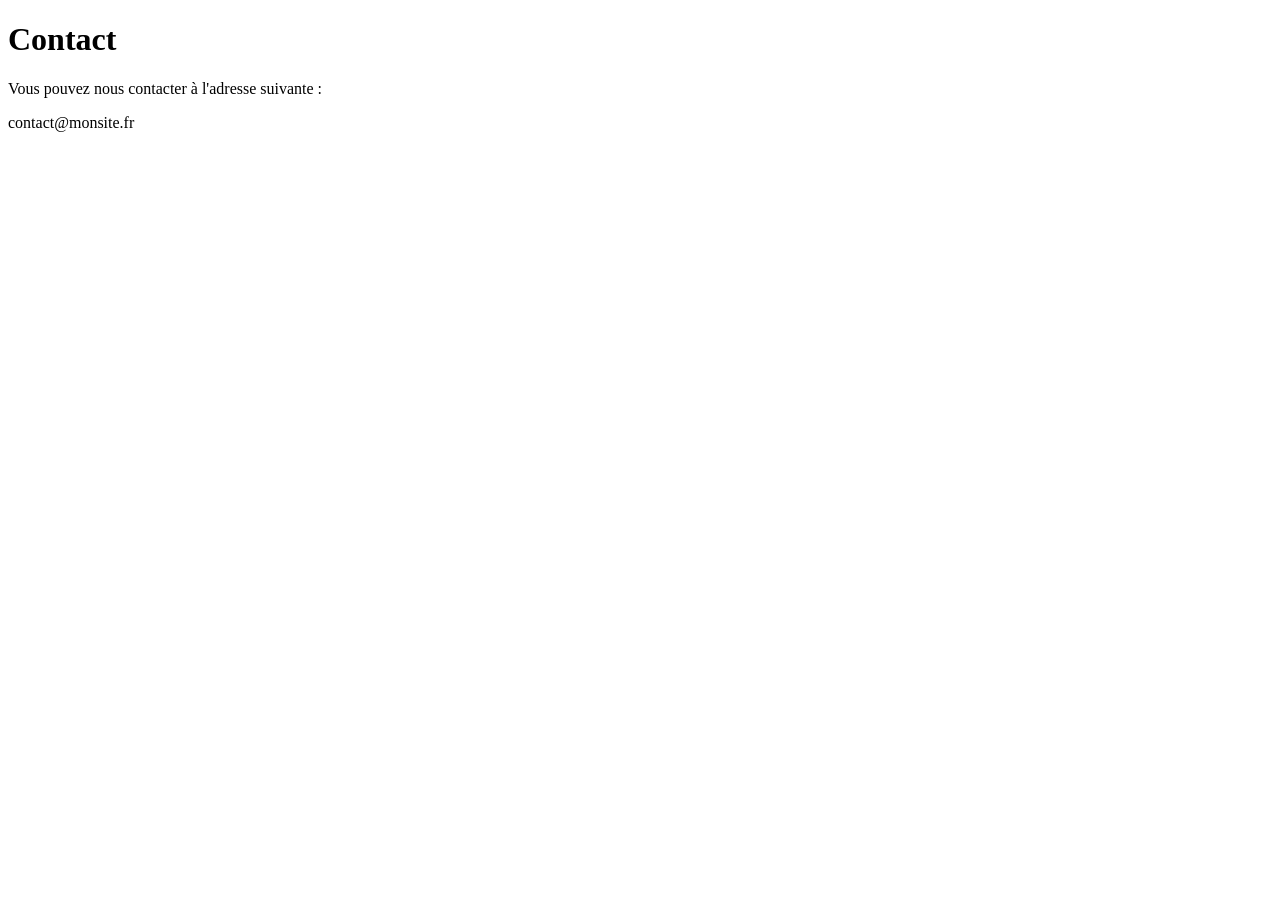
==== contact.html @ e337aaf8 "ajout de ma page contact" ====
<!DOCTYPE html>
<html lang="fr">
<head>
    <meta charset="UTF-8">
    <title>Contact</title>
</head>
<body>
    <h1>Contact</h1>

    <p>Vous pouvez nous contacter à l'adresse suivante :</p>
    <p>contact@monsite.fr</p>
</body>
</html>
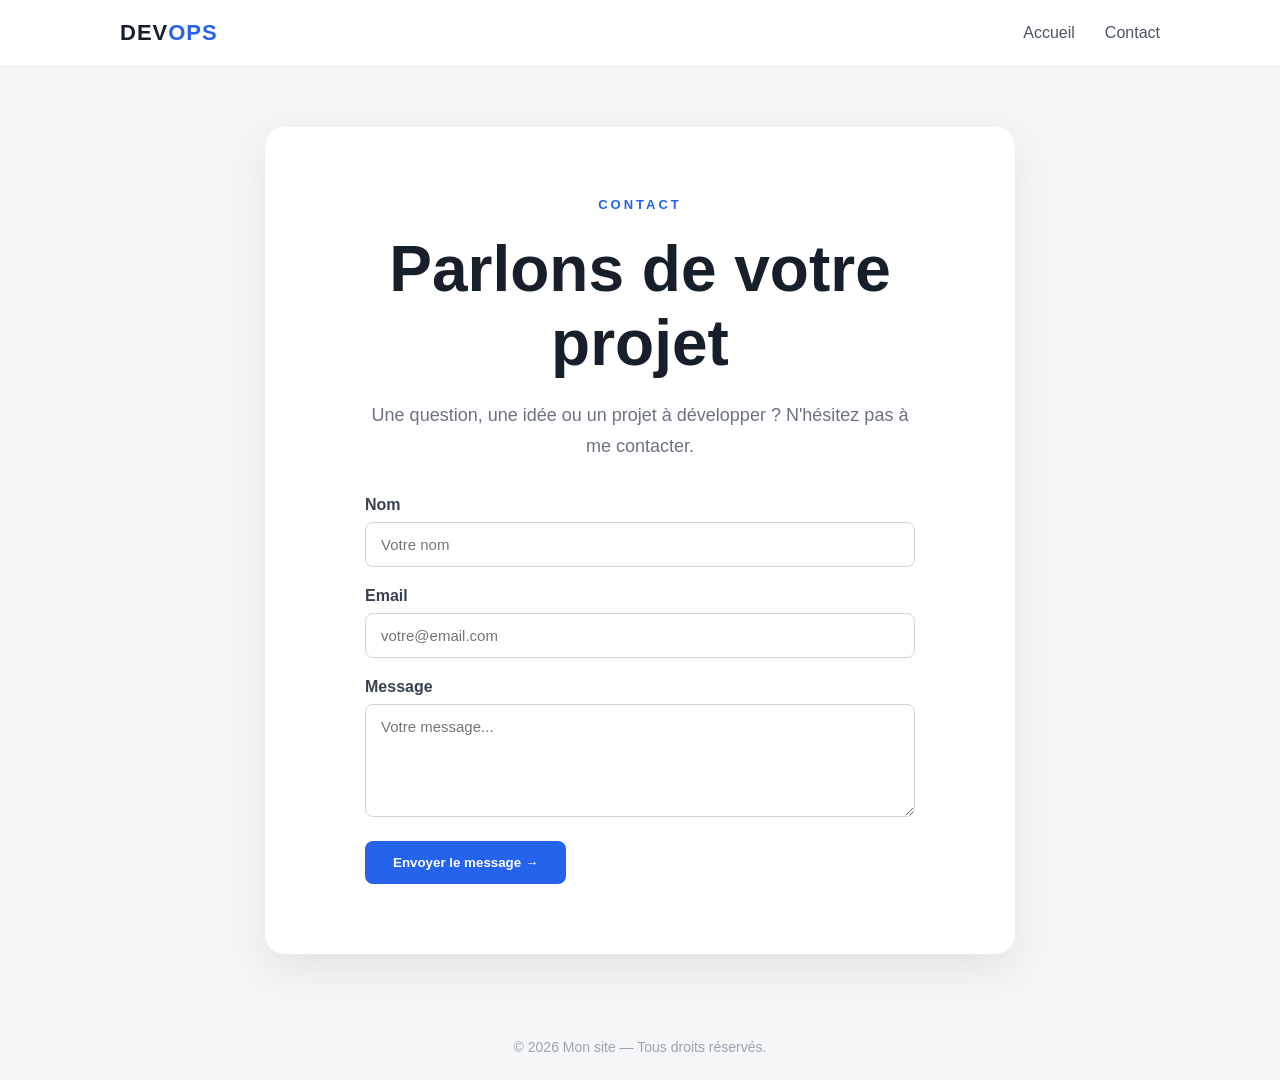
==== commit 6dc5f512: "dernière modifs avant td2" ====
--- a/contact.html
+++ b/contact.html
@@ -2,12 +2,66 @@
 <html lang="fr">
 <head>
     <meta charset="UTF-8">
-    <title>Contact</title>
+    <meta name="viewport" content="width=device-width, initial-scale=1.0">
+    <title>Contact — Mon site</title>
+    <link rel="stylesheet" href="ligne.css">
 </head>
+
 <body>
-    <h1>Contact</h1>
 
-    <p>Vous pouvez nous contacter à l'adresse suivante :</p>
-    <p>contact@monsite.fr</p>
+    <header>
+        <nav class="navbar">
+            <div class="logo">DEV<span>OPS</span></div>
+
+            <div class="menu">
+                <a href="index.html">Accueil</a>
+                <a href="contact.html">Contact</a>
+            </div>
+        </nav>
+    </header>
+
+    <main>
+        <section class="hero">
+
+            <p class="surtitle">CONTACT</p>
+
+            <h1>Parlons de votre projet</h1>
+
+            <p class="description">
+                Une question, une idée ou un projet à développer ?
+                N'hésitez pas à me contacter.
+            </p>
+
+            <form class="contact-form">
+
+                <div class="form-group">
+                    <label for="name">Nom</label>
+                    <input type="text" id="name" name="name" placeholder="Votre nom">
+                </div>
+
+                <div class="form-group">
+                    <label for="email">Email</label>
+                    <input type="email" id="email" name="email" placeholder="votre@email.com">
+                </div>
+
+                <div class="form-group">
+                    <label for="message">Message</label>
+                    <textarea id="message" name="message" rows="5"
+                        placeholder="Votre message..."></textarea>
+                </div>
+
+                <button type="submit" class="button">
+                    Envoyer le message →
+                </button>
+
+            </form>
+
+        </section>
+    </main>
+
+    <footer>
+        <p>© 2026 Mon site — Tous droits réservés.</p>
+    </footer>
+
 </body>
 </html>
--- a/ligne.css
+++ b/ligne.css
@@ -0,0 +1,209 @@
+/* ==============================
+   RESET
+   ============================== */
+
+* {
+    margin: 0;
+    padding: 0;
+    box-sizing: border-box;
+}
+
+body {
+    font-family: Arial, Helvetica, sans-serif;
+    background: #f4f6f8;
+    color: #17202a;
+    min-height: 100vh;
+    display: flex;
+    flex-direction: column;
+}
+
+
+/* ==============================
+   NAVIGATION
+   ============================== */
+
+header {
+    background: #ffffff;
+    border-bottom: 1px solid #e5e7eb;
+}
+
+.navbar {
+    max-width: 1100px;
+    margin: auto;
+    padding: 20px 30px;
+
+    display: flex;
+    justify-content: space-between;
+    align-items: center;
+}
+
+.logo {
+    font-size: 22px;
+    font-weight: 800;
+    letter-spacing: 1px;
+}
+
+.logo span {
+    color: #2563eb;
+}
+
+.menu {
+    display: flex;
+    gap: 30px;
+}
+
+.menu a {
+    color: #4b5563;
+    text-decoration: none;
+    font-weight: 500;
+    transition: 0.2s;
+}
+
+.menu a:hover {
+    color: #2563eb;
+}
+
+
+/* ==============================
+   SECTION PRINCIPALE
+   ============================== */
+
+main {
+    flex: 1;
+
+    display: flex;
+    justify-content: center;
+    align-items: center;
+
+    padding: 60px 20px;
+}
+
+.hero {
+    max-width: 750px;
+    text-align: center;
+    background: #ffffff;
+
+    padding: 70px 50px;
+
+    border-radius: 20px;
+    box-shadow: 0 15px 40px rgba(0, 0, 0, 0.08);
+}
+
+
+/* ==============================
+   TITRE
+   ============================== */
+
+.surtitle {
+    color: #2563eb;
+    font-size: 13px;
+    font-weight: 700;
+    letter-spacing: 3px;
+    margin-bottom: 20px;
+}
+
+h1 {
+    font-size: 64px;
+    margin-bottom: 20px;
+
+    /* Cette propriété sera modifiée dans l'exercice de conflit */
+    color: #17202a;
+}
+
+.description {
+    max-width: 550px;
+    margin: 0 auto 35px;
+
+    color: #6b7280;
+    font-size: 18px;
+    line-height: 1.7;
+}
+
+
+/* ==============================
+   BOUTON
+   ============================== */
+
+.button {
+    display: inline-block;
+
+    padding: 14px 28px;
+
+    background: #2563eb;
+    color: white;
+
+    border-radius: 8px;
+
+    text-decoration: none;
+    font-weight: 600;
+
+    transition: 0.2s;
+}
+
+.button:hover {
+    background: #1d4ed8;
+    transform: translateY(-2px);
+}
+
+
+/* ==============================
+   FOOTER
+   ============================== */
+
+footer {
+    padding: 25px;
+    text-align: center;
+
+    color: #9ca3af;
+    font-size: 14px;
+}
+/* ==============================
+   FORMULAIRE DE CONTACT
+   ============================== */
+
+.contact-form {
+    max-width: 550px;
+    margin: 35px auto 0;
+    text-align: left;
+}
+
+.form-group {
+    margin-bottom: 20px;
+}
+
+.form-group label {
+    display: block;
+    margin-bottom: 8px;
+    font-weight: 600;
+    color: #374151;
+}
+
+.form-group input,
+.form-group textarea {
+    width: 100%;
+    padding: 13px 15px;
+
+    border: 1px solid #d1d5db;
+    border-radius: 8px;
+
+    font-family: inherit;
+    font-size: 15px;
+
+    outline: none;
+    transition: 0.2s;
+}
+
+.form-group input:focus,
+.form-group textarea:focus {
+    border-color: #2563eb;
+    box-shadow: 0 0 0 3px rgba(37, 99, 235, 0.1);
+}
+
+.form-group textarea {
+    resize: vertical;
+}
+
+.contact-form .button {
+    border: none;
+    cursor: pointer;
+}
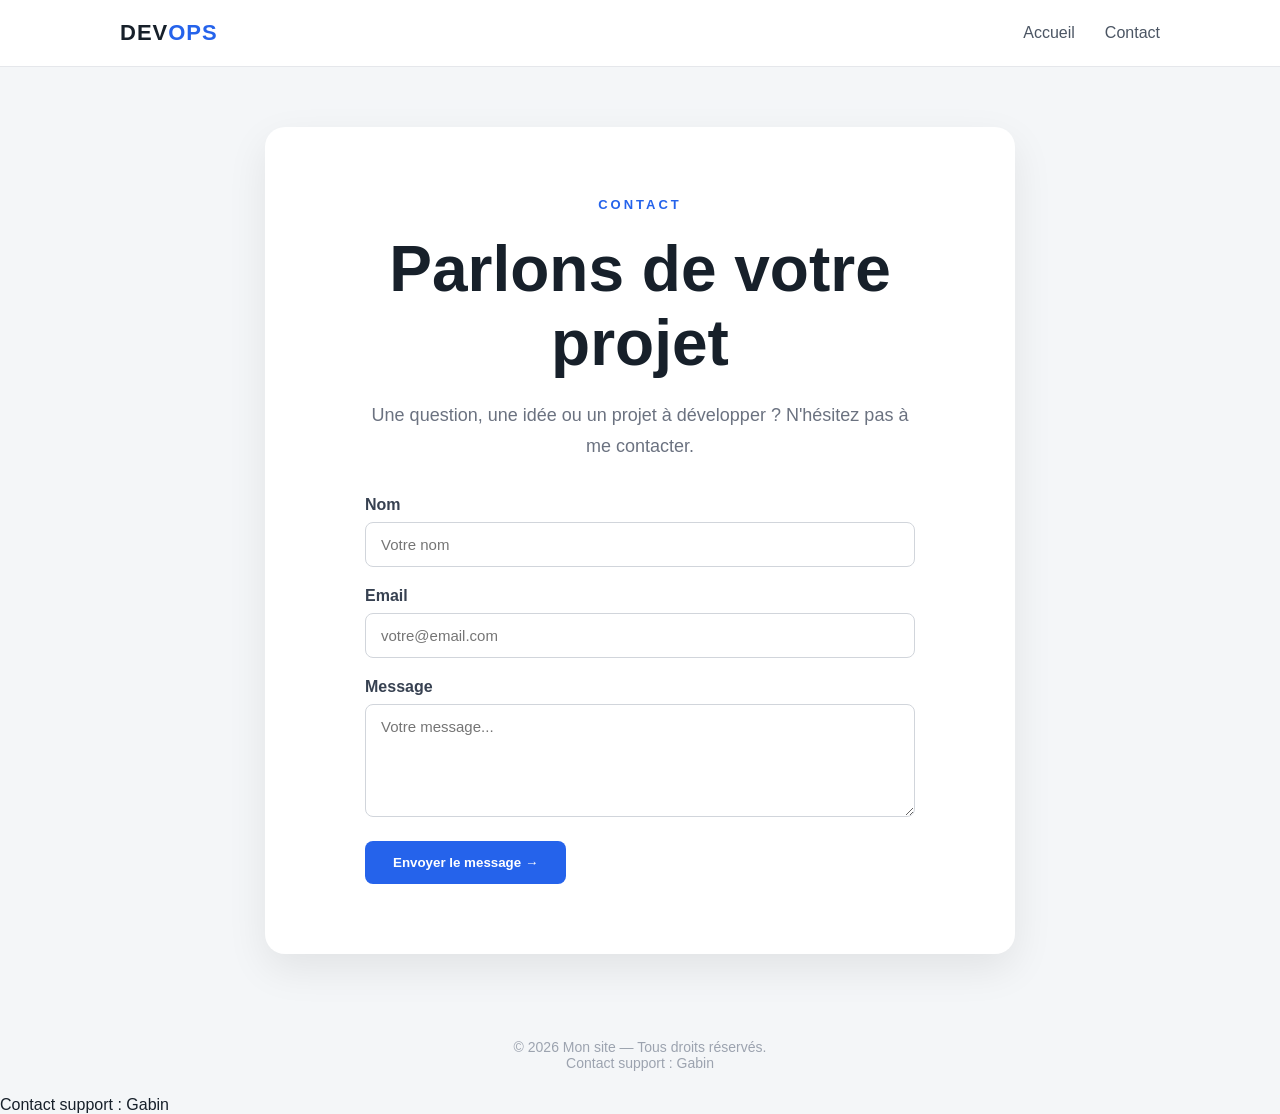
==== commit e87b0be1: "ajout de la star en bas de la page contact" ====
--- a/contact.html
+++ b/contact.html
@@ -61,7 +61,12 @@
 
     <footer>
         <p>© 2026 Mon site — Tous droits réservés.</p>
+		<!-- Collaborateur -->
+		<p>Contact support : Gabin</p>
     </footer>
 
 </body>
 </html>
+
+<!-- Collaborateur -->
+<p>Contact support : Gabin</p>
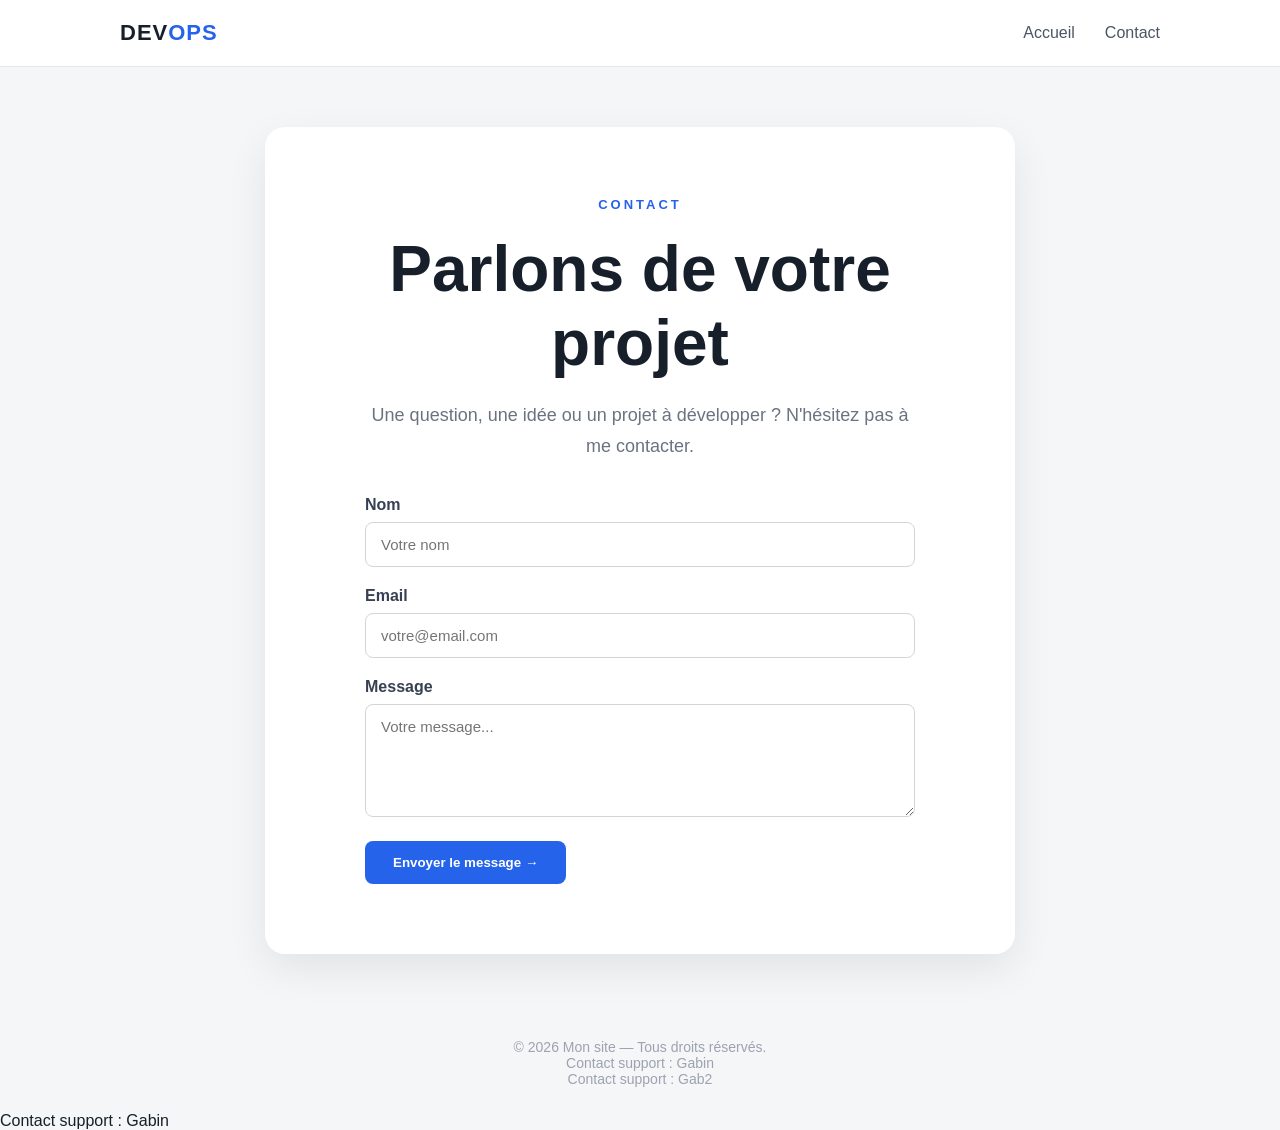
==== commit 8480b8b9: "nouveau contact" ====
--- a/contact.html
+++ b/contact.html
@@ -63,6 +63,7 @@
         <p>© 2026 Mon site — Tous droits réservés.</p>
 		<!-- Collaborateur -->
 		<p>Contact support : Gabin</p>
+		<p>Contact support : Gab2</p>
     </footer>
 
 </body>
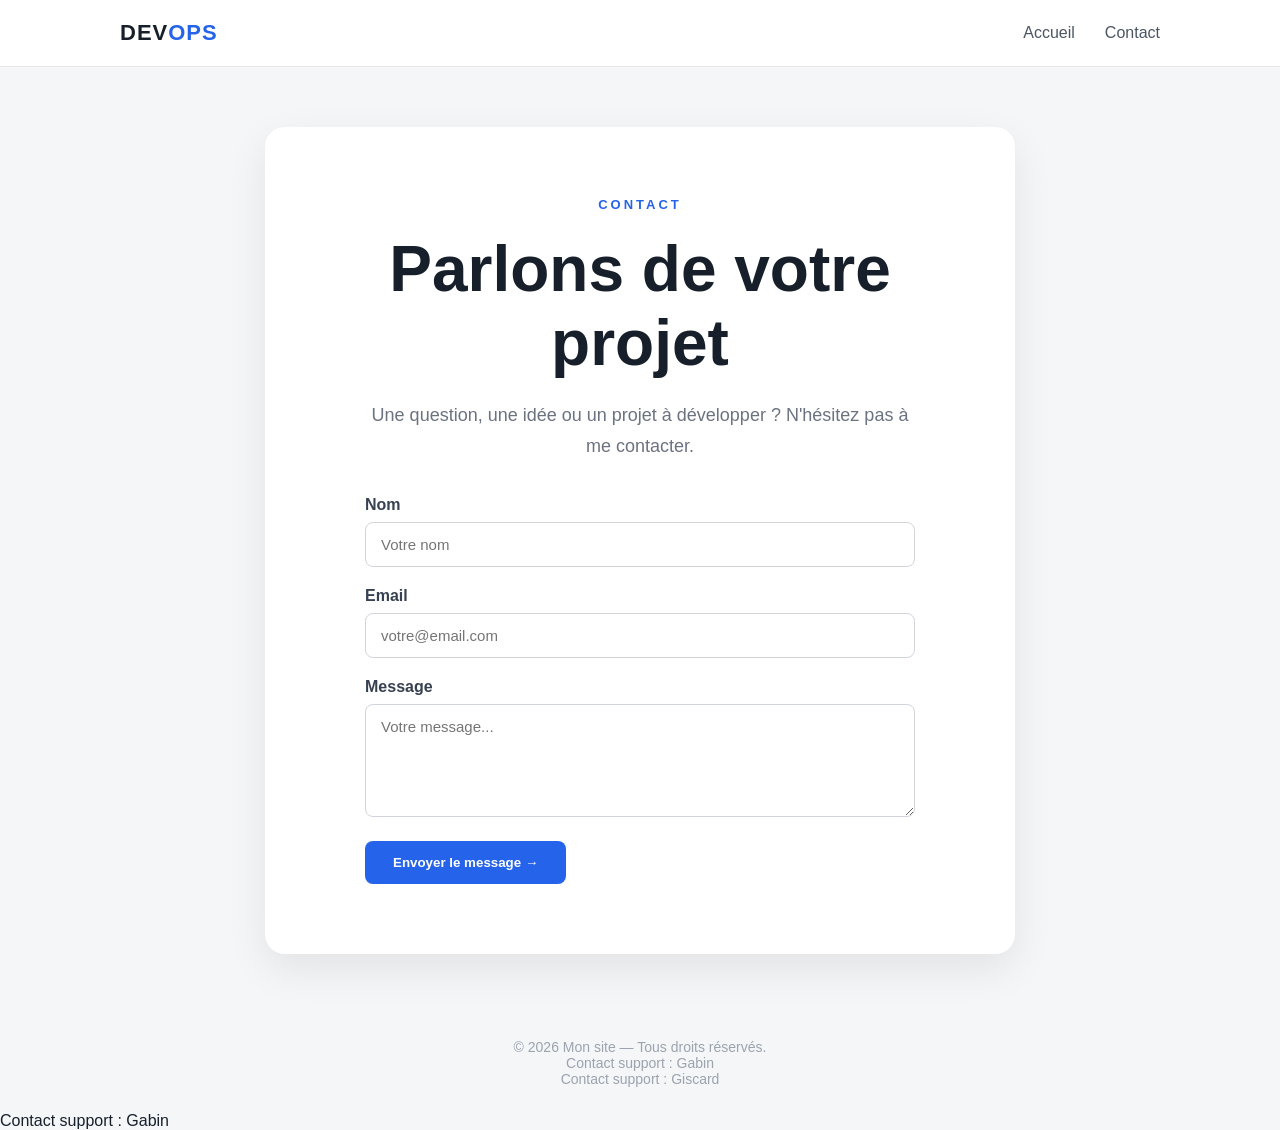
==== commit 863bc99d: "new contact" ====
--- a/contact.html
+++ b/contact.html
@@ -63,7 +63,7 @@
         <p>© 2026 Mon site — Tous droits réservés.</p>
 		<!-- Collaborateur -->
 		<p>Contact support : Gabin</p>
-		<p>Contact support : Gab2</p>
+                <p>Contact support : Giscard</p>   
     </footer>
 
 </body>
